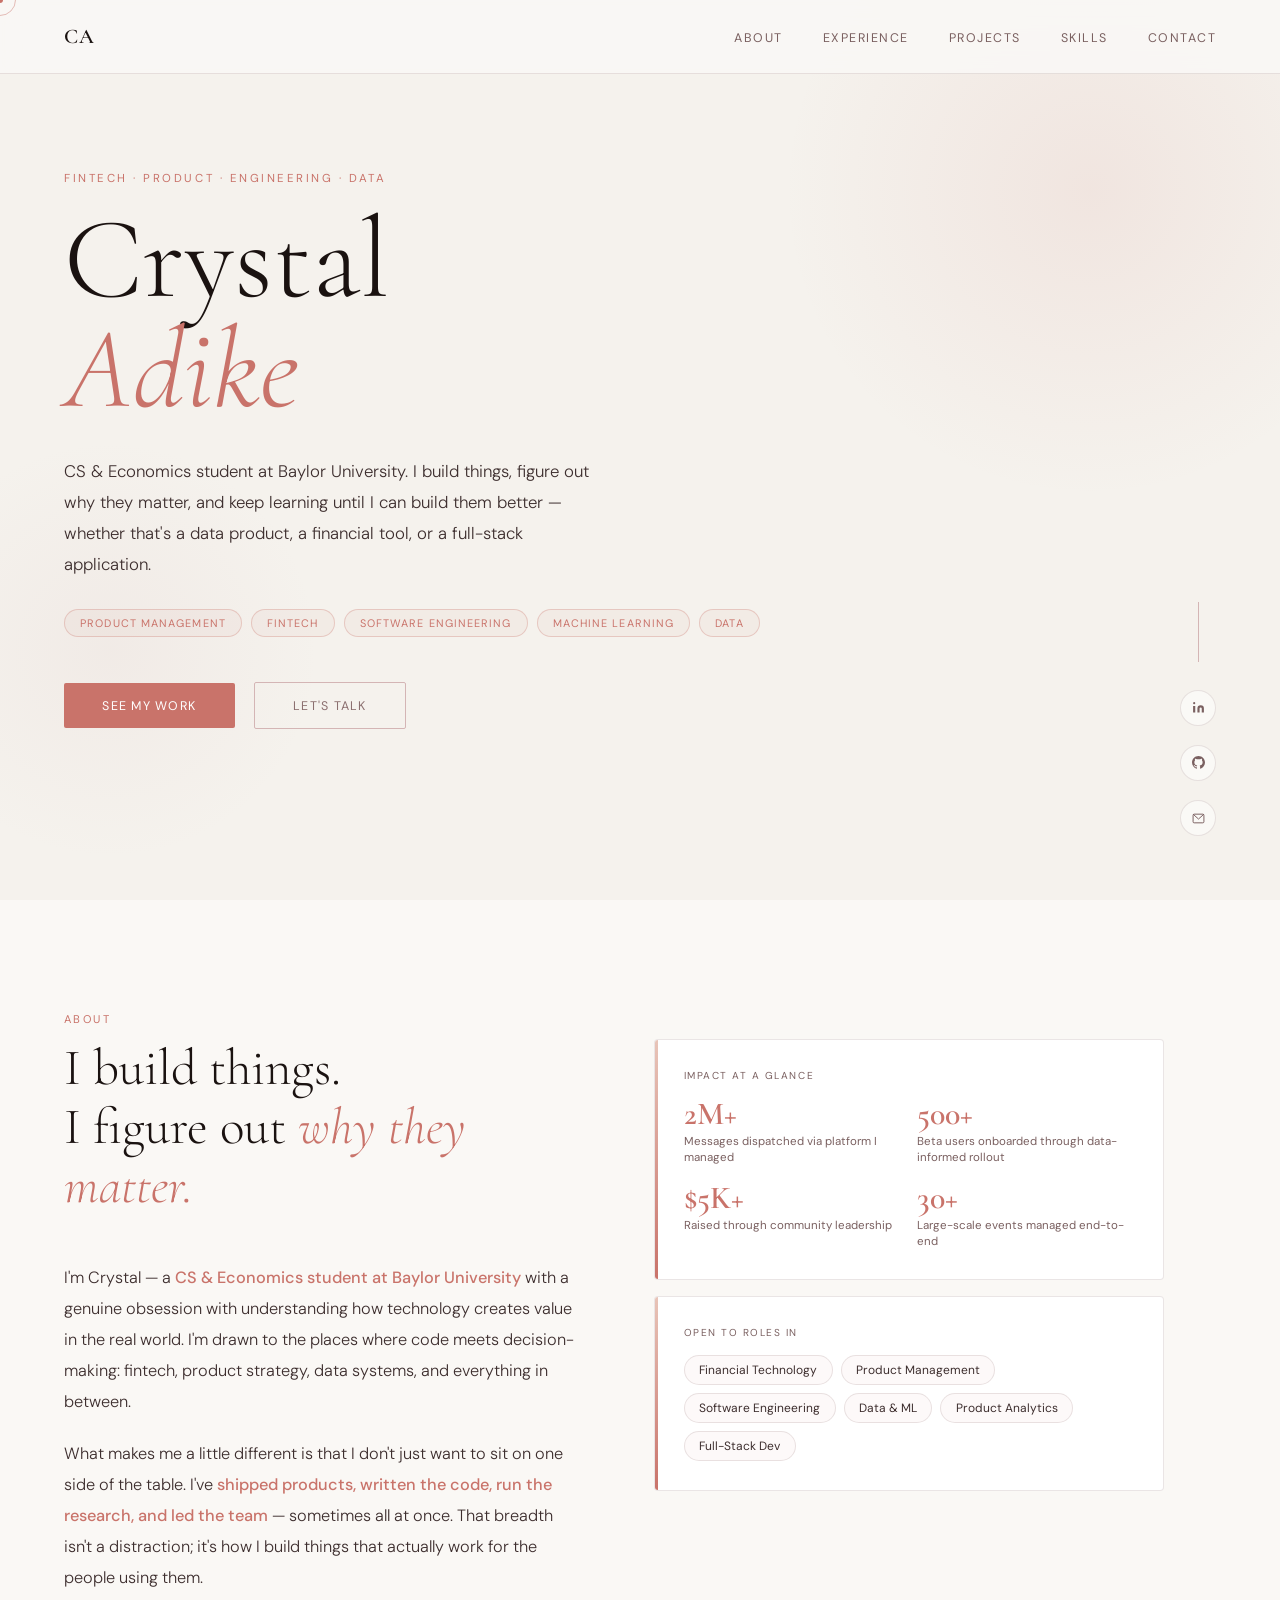
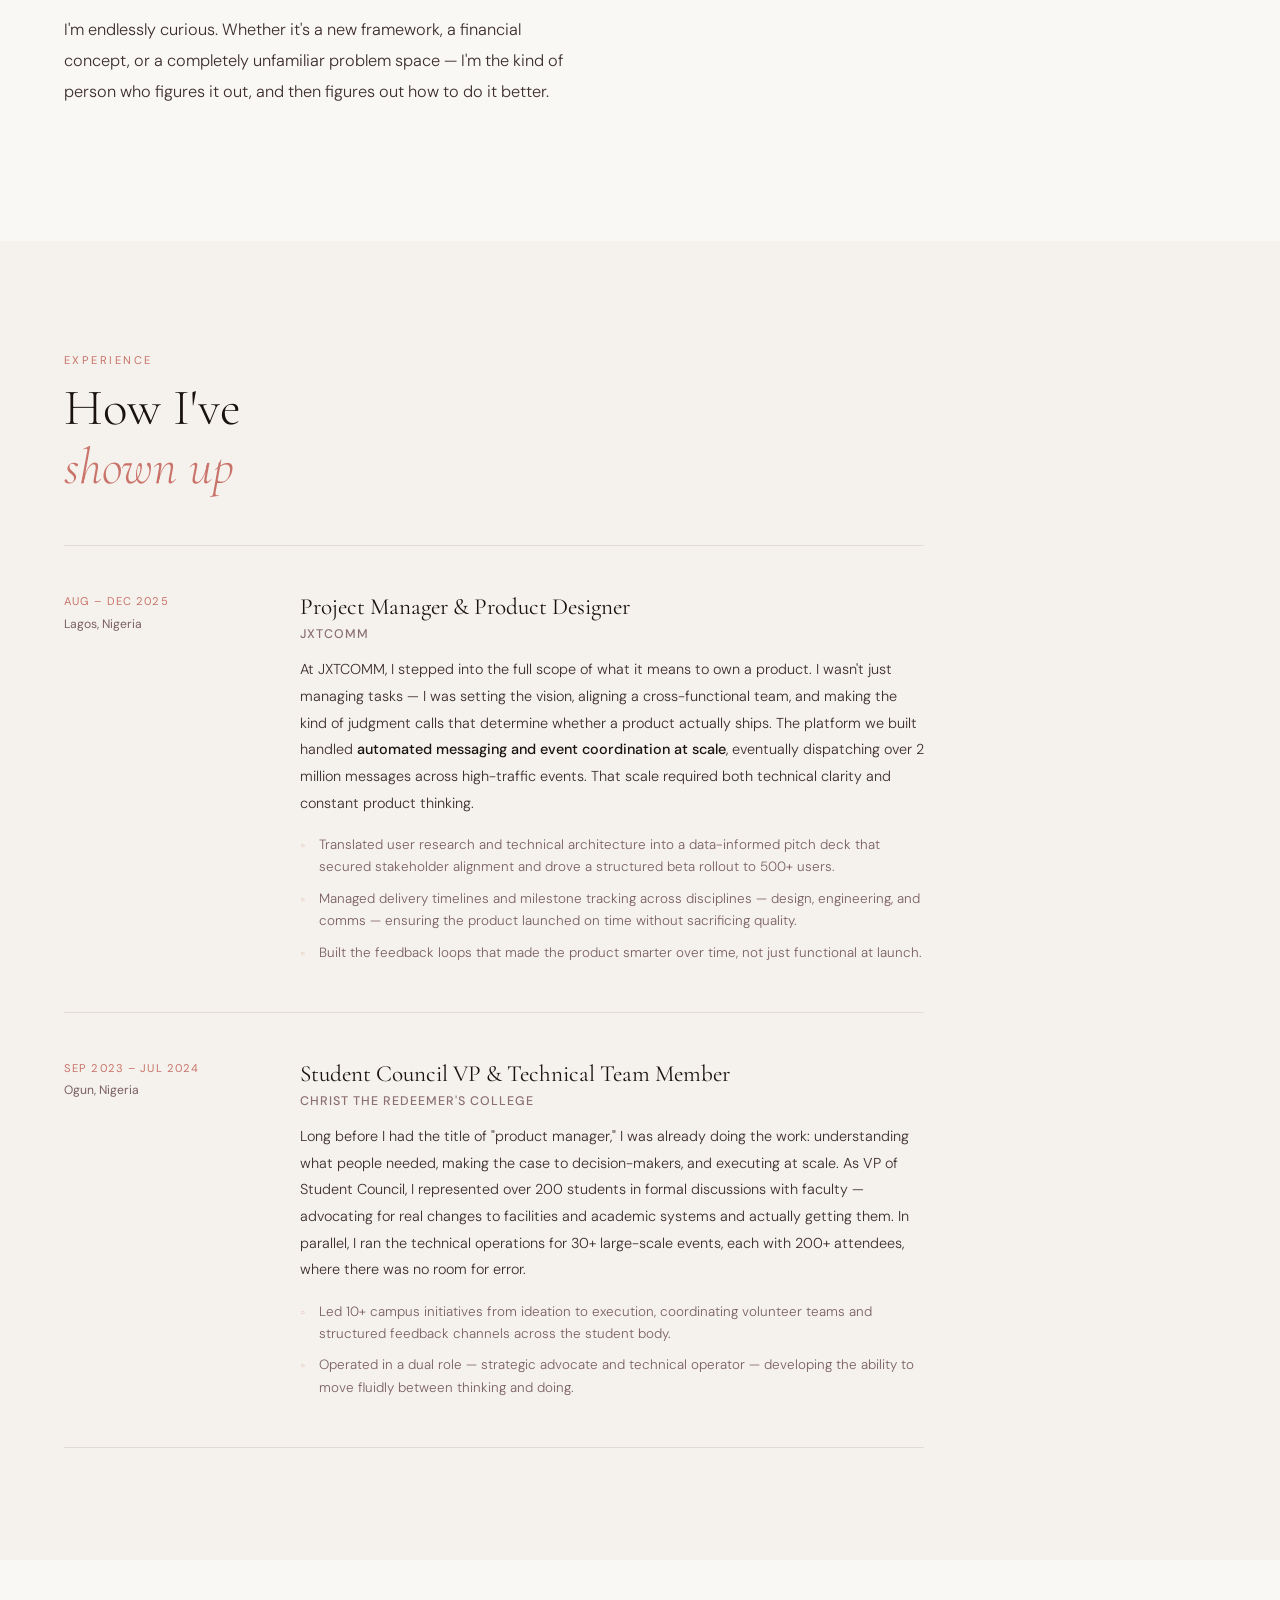
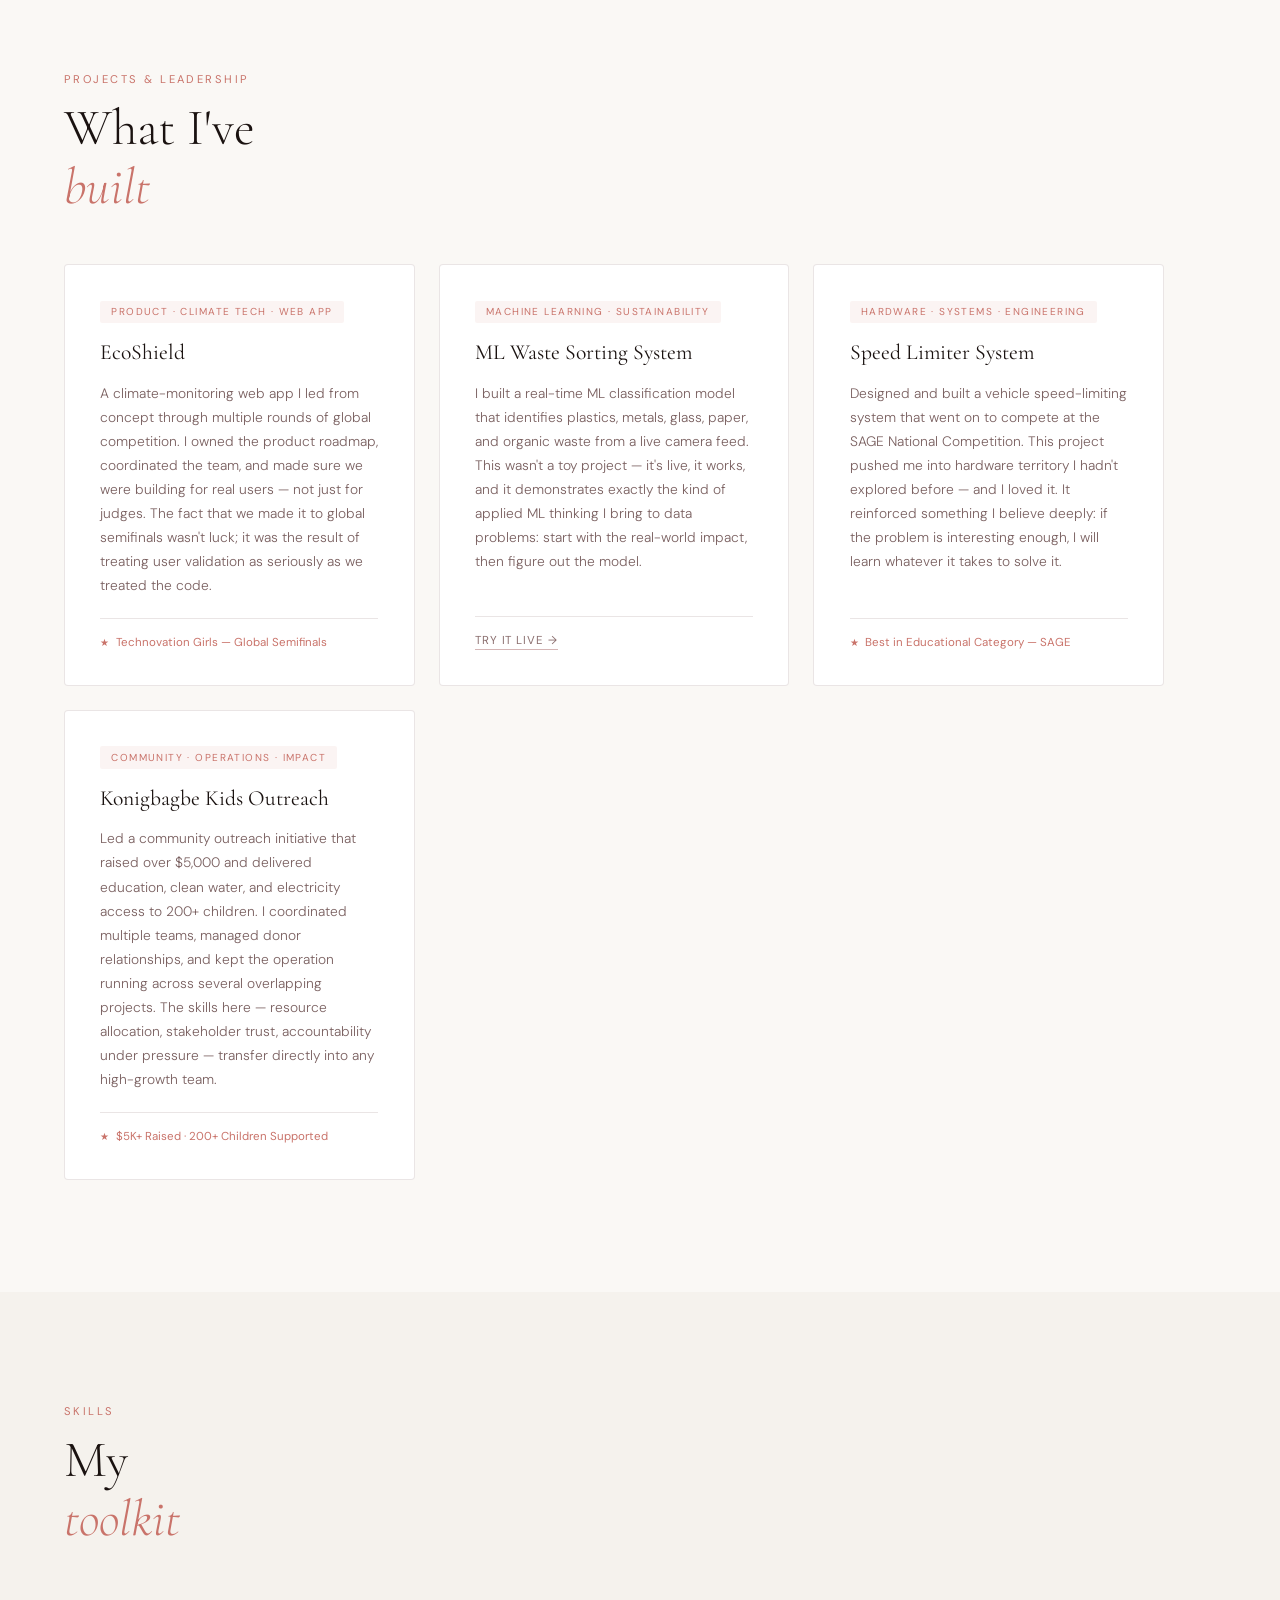
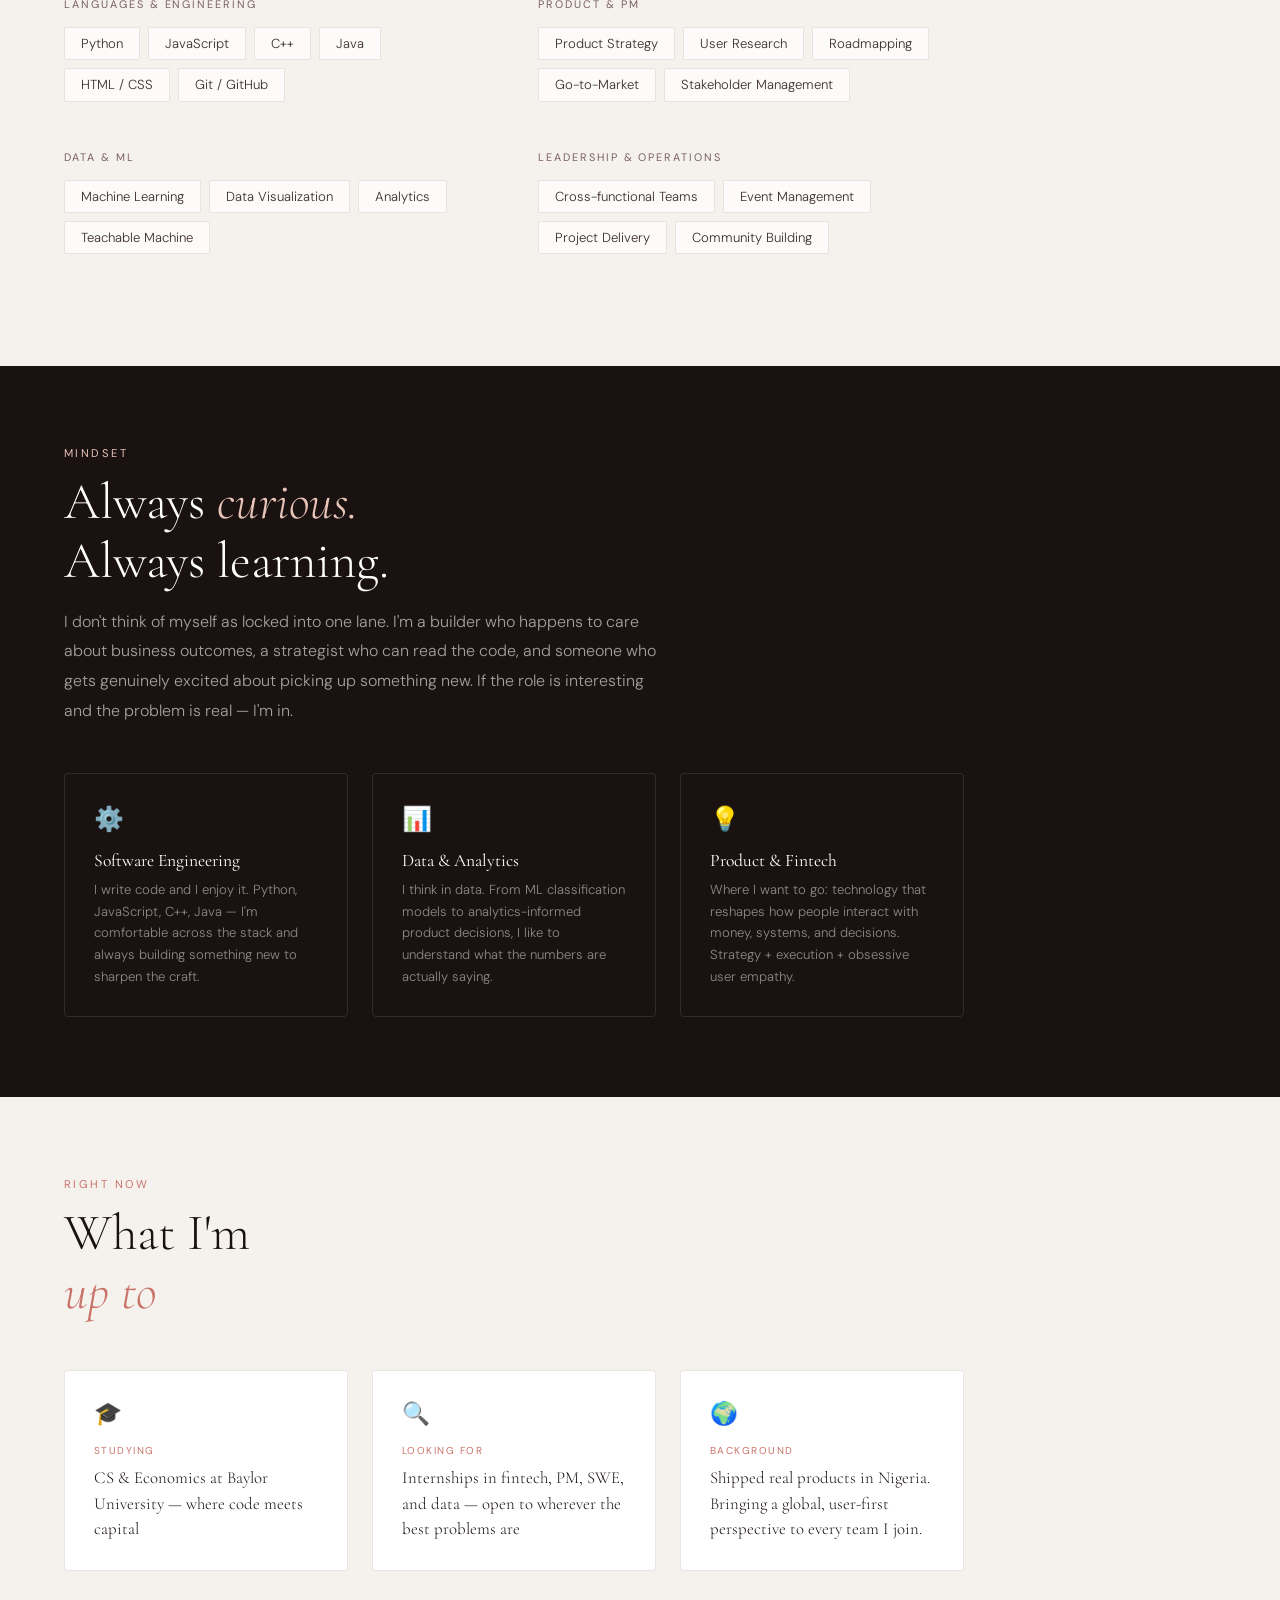
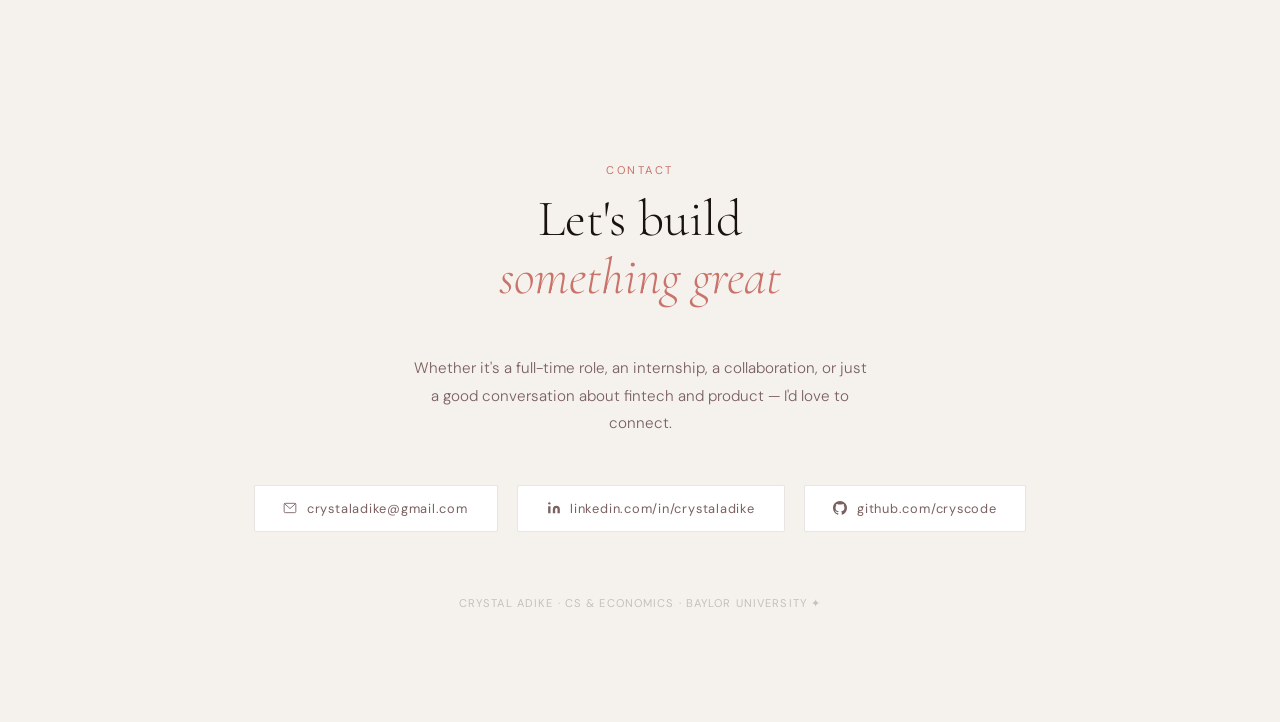
==== crystal-adike-portfolio (2).html @ 2fa963d3 "Add files via upload" ====
<!DOCTYPE html>
<html lang="en">
<head>
<meta charset="UTF-8" />
<meta name="viewport" content="width=device-width, initial-scale=1.0"/>
<title>Crystal Adike</title>
<link href="https://fonts.googleapis.com/css2?family=Cormorant+Garamond:ital,wght@0,300;0,400;0,600;1,300;1,400&family=DM+Sans:opsz,wght@9..40,300;9..40,400;9..40,500&display=swap" rel="stylesheet"/>
<style>
  :root {
    --cream: #faf8f5;
    --warm-white: #f5f2ed;
    --blush: #e8c4b8;
    --rose: #c9736a;
    --deep-rose: #a85850;
    --mauve: #8b6f6f;
    --soft-mauve: #d4b5b5;
    --ink: #1a1210;
    --ink-light: #3d2e2e;
    --muted: #7a6060;
    --line: rgba(139,111,111,0.18);
  }
  *, *::before, *::after { box-sizing: border-box; margin: 0; padding: 0; }
  html { scroll-behavior: smooth; }
  body { font-family: 'DM Sans', sans-serif; background: var(--cream); color: var(--ink); overflow-x: hidden; }
  body::before {
    content: ''; position: fixed; inset: 0;
    background-image: url("data:image/svg+xml,%3Csvg viewBox='0 0 256 256' xmlns='http://www.w3.org/2000/svg'%3E%3Cfilter id='n'%3E%3CfeTurbulence type='fractalNoise' baseFrequency='0.9' numOctaves='4' stitchTiles='stitch'/%3E%3C/filter%3E%3Crect width='100%25' height='100%25' filter='url(%23n)' opacity='0.03'/%3E%3C/svg%3E");
    pointer-events: none; z-index: 0; opacity: 0.4;
  }

  /* ── NAV ── */
  nav {
    position: fixed; top: 0; left: 0; right: 0; z-index: 100;
    display: flex; justify-content: space-between; align-items: center;
    padding: 1.5rem 4rem;
    background: rgba(250,248,245,0.9); backdrop-filter: blur(14px);
    border-bottom: 1px solid var(--line);
  }
  .nav-logo { font-family: 'Cormorant Garamond', serif; font-size: 1.3rem; font-weight: 600; letter-spacing: 0.04em; color: var(--ink); text-decoration: none; }
  .nav-links { display: flex; gap: 2.5rem; list-style: none; }
  .nav-links a { font-size: 0.78rem; letter-spacing: 0.12em; text-transform: uppercase; color: var(--muted); text-decoration: none; transition: color 0.25s; }
  .nav-links a:hover { color: var(--rose); }

  /* ── HERO ── */
  #hero { min-height: 100vh; display: flex; flex-direction: column; justify-content: center; padding: 0 4rem; position: relative; overflow: hidden; }
  .hero-bg-circle { position: absolute; border-radius: 50%; pointer-events: none; }
  .hero-bg-circle.c1 { width: 620px; height: 620px; background: radial-gradient(circle, rgba(201,115,106,0.1) 0%, transparent 70%); top: -120px; right: -120px; animation: float 8s ease-in-out infinite; }
  .hero-bg-circle.c2 { width: 420px; height: 420px; background: radial-gradient(circle, rgba(212,181,181,0.12) 0%, transparent 70%); bottom: 40px; left: -100px; animation: float 11s ease-in-out infinite reverse; }
  @keyframes float { 0%,100%{transform:translateY(0)} 50%{transform:translateY(-28px)} }

  .hero-eyebrow { font-size: 0.72rem; letter-spacing: 0.22em; text-transform: uppercase; color: var(--rose); margin-bottom: 1.2rem; opacity: 0; animation: fadeUp 0.8s 0.2s forwards; }
  .hero-name { font-family: 'Cormorant Garamond', serif; font-size: clamp(4rem,9vw,8rem); font-weight: 300; line-height: 0.95; color: var(--ink); opacity: 0; animation: fadeUp 0.9s 0.4s forwards; }
  .hero-name span { font-style: italic; color: var(--rose); }

  .hero-tagline { margin-top: 2rem; font-size: 1.05rem; font-weight: 300; color: var(--ink-light); max-width: 540px; line-height: 1.85; opacity: 0; animation: fadeUp 0.9s 0.6s forwards; }

  .hero-pills { margin-top: 1.8rem; display: flex; gap: 0.55rem; flex-wrap: wrap; opacity: 0; animation: fadeUp 0.9s 0.75s forwards; }
  .hero-pill { font-size: 0.68rem; letter-spacing: 0.1em; text-transform: uppercase; color: var(--rose); border: 1px solid rgba(201,115,106,0.3); padding: 0.38rem 0.95rem; border-radius: 20px; background: rgba(201,115,106,0.05); }

  .hero-cta { margin-top: 2.8rem; display: flex; gap: 1.2rem; align-items: center; opacity: 0; animation: fadeUp 0.9s 0.9s forwards; }
  .btn-primary { display: inline-block; padding: 0.9rem 2.4rem; background: var(--rose); color: #fff; font-size: 0.78rem; letter-spacing: 0.1em; text-transform: uppercase; text-decoration: none; border-radius: 2px; transition: background 0.25s, transform 0.2s; }
  .btn-primary:hover { background: var(--deep-rose); transform: translateY(-2px); }
  .btn-ghost { display: inline-block; padding: 0.9rem 2.4rem; border: 1px solid var(--soft-mauve); color: var(--mauve); font-size: 0.78rem; letter-spacing: 0.1em; text-transform: uppercase; text-decoration: none; border-radius: 2px; transition: border-color 0.25s, color 0.25s, transform 0.2s; }
  .btn-ghost:hover { border-color: var(--rose); color: var(--rose); transform: translateY(-2px); }

  .hero-socials { position: absolute; right: 4rem; bottom: 4rem; display: flex; flex-direction: column; gap: 1.2rem; align-items: center; opacity: 0; animation: fadeIn 1s 1.3s forwards; }
  .hero-socials::before { content: ''; display: block; width: 1px; height: 60px; background: var(--soft-mauve); margin-bottom: 0.5rem; }
  .social-icon { width: 36px; height: 36px; display: flex; align-items: center; justify-content: center; border: 1px solid var(--line); border-radius: 50%; color: var(--muted); text-decoration: none; transition: all 0.25s; background: rgba(255,255,255,0.5); }
  .social-icon:hover { border-color: var(--rose); color: var(--rose); background: rgba(201,115,106,0.08); transform: scale(1.1); }

  @keyframes fadeUp { from{opacity:0;transform:translateY(24px)} to{opacity:1;transform:translateY(0)} }
  @keyframes fadeIn { from{opacity:0} to{opacity:1} }

  /* ── SECTIONS ── */
  section { padding: 7rem 4rem; position: relative; }
  section:nth-child(even) { background: var(--warm-white); }
  .section-label { font-size: 0.7rem; letter-spacing: 0.22em; text-transform: uppercase; color: var(--rose); margin-bottom: 0.8rem; }
  .section-title { font-family: 'Cormorant Garamond', serif; font-size: clamp(2rem,4vw,3.2rem); font-weight: 300; line-height: 1.15; color: var(--ink); margin-bottom: 3rem; }
  .section-title em { font-style: italic; color: var(--rose); }

  /* ── ABOUT ── */
  #about .about-grid { display: grid; grid-template-columns: 1fr 1fr; gap: 5rem; align-items: start; max-width: 1100px; }
  .about-text p { font-size: 1.02rem; font-weight: 300; color: var(--ink-light); line-height: 1.9; margin-bottom: 1.3rem; }
  .about-text strong { font-weight: 500; color: var(--rose); }
  .about-cards { display: flex; flex-direction: column; gap: 1rem; }
  .about-card { background: #fff; border: 1px solid var(--line); border-radius: 4px; padding: 1.8rem; position: relative; overflow: hidden; }
  .about-card::before { content: ''; position: absolute; top: 0; left: 0; width: 3px; height: 100%; background: linear-gradient(to bottom, var(--blush), var(--rose)); }
  .about-card-label { font-size: 0.63rem; letter-spacing: 0.15em; text-transform: uppercase; color: var(--muted); margin-bottom: 1rem; }
  .stat-row { display: grid; grid-template-columns: 1fr 1fr; gap: 1rem; }
  .stat-item { display: flex; flex-direction: column; gap: 0.25rem; }
  .stat-num { font-family: 'Cormorant Garamond', serif; font-size: 2rem; font-weight: 600; color: var(--rose); line-height: 1; }
  .stat-label { font-size: 0.72rem; color: var(--muted); line-height: 1.4; }
  .focus-tags { display: flex; flex-wrap: wrap; gap: 0.5rem; }
  .focus-tag { font-size: 0.75rem; color: var(--ink-light); border: 1px solid var(--line); padding: 0.38rem 0.9rem; border-radius: 20px; background: rgba(201,115,106,0.04); }

  /* ── EXPERIENCE ── */
  #experience .exp-list { max-width: 860px; }
  .exp-item { display: grid; grid-template-columns: 180px 1fr; gap: 3.5rem; padding: 3rem 0; border-bottom: 1px solid var(--line); }
  .exp-item:first-of-type { border-top: 1px solid var(--line); }
  .exp-date { font-size: 0.7rem; letter-spacing: 0.1em; color: var(--rose); text-transform: uppercase; margin-bottom: 0.4rem; }
  .exp-location { font-size: 0.76rem; color: var(--muted); line-height: 1.5; }
  .exp-role { font-family: 'Cormorant Garamond', serif; font-size: 1.45rem; font-weight: 400; color: var(--ink); margin-bottom: 0.25rem; line-height: 1.2; }
  .exp-company { font-size: 0.78rem; font-weight: 500; letter-spacing: 0.08em; text-transform: uppercase; color: var(--mauve); margin-bottom: 0.9rem; }
  .exp-narrative { font-size: 0.9rem; font-weight: 300; color: var(--ink-light); line-height: 1.85; margin-bottom: 1.1rem; }
  .exp-narrative strong { font-weight: 500; color: var(--ink); }
  .exp-highlights { list-style: none; display: flex; flex-direction: column; gap: 0.6rem; }
  .exp-highlights li { font-size: 0.84rem; font-weight: 300; color: var(--muted); line-height: 1.65; padding-left: 1.2rem; position: relative; }
  .exp-highlights li::before { content: '◦'; position: absolute; left: 0; color: var(--blush); font-size: 0.9rem; }

  /* ── PROJECTS ── */
  #projects .projects-grid { display: grid; grid-template-columns: repeat(auto-fill, minmax(300px, 1fr)); gap: 1.5rem; max-width: 1100px; }
  .project-card { background: #fff; border: 1px solid var(--line); border-radius: 4px; padding: 2.2rem; transition: transform 0.3s, box-shadow 0.3s; position: relative; overflow: hidden; display: flex; flex-direction: column; }
  .project-card::after { content: ''; position: absolute; bottom: 0; left: 0; right: 0; height: 3px; background: linear-gradient(to right, var(--blush), var(--rose)); transform: scaleX(0); transform-origin: left; transition: transform 0.35s; }
  .project-card:hover { transform: translateY(-5px); box-shadow: 0 18px 44px rgba(139,111,111,0.11); }
  .project-card:hover::after { transform: scaleX(1); }
  .project-tag { display: inline-block; font-size: 0.63rem; letter-spacing: 0.14em; text-transform: uppercase; color: var(--rose); background: rgba(201,115,106,0.08); padding: 0.3rem 0.7rem; border-radius: 2px; margin-bottom: 1rem; width: fit-content; }
  .project-title { font-family: 'Cormorant Garamond', serif; font-size: 1.35rem; font-weight: 400; color: var(--ink); margin-bottom: 0.9rem; line-height: 1.25; }
  .project-desc { font-size: 0.86rem; font-weight: 300; color: var(--muted); line-height: 1.75; flex: 1; }
  .project-footer { display: flex; align-items: center; justify-content: space-between; margin-top: 1.3rem; padding-top: 1rem; border-top: 1px solid var(--line); }
  .project-award { display: flex; align-items: center; gap: 0.4rem; font-size: 0.72rem; color: var(--rose); }
  .project-award::before { content: '★'; font-size: 0.65rem; }
  .project-link { font-size: 0.72rem; letter-spacing: 0.08em; text-transform: uppercase; color: var(--mauve); text-decoration: none; border-bottom: 1px solid var(--soft-mauve); padding-bottom: 1px; transition: color 0.2s, border-color 0.2s; }
  .project-link:hover { color: var(--rose); border-color: var(--rose); }

  /* ── SKILLS ── */
  #skills .skills-layout { display: grid; grid-template-columns: repeat(2, 1fr); gap: 3rem; max-width: 900px; }
  .skill-group-title { font-size: 0.68rem; letter-spacing: 0.18em; text-transform: uppercase; color: var(--muted); margin-bottom: 1rem; }
  .skill-tags { display: flex; flex-wrap: wrap; gap: 0.5rem; }
  .skill-tag { font-size: 0.82rem; font-weight: 300; color: var(--ink-light); border: 1px solid var(--line); padding: 0.45rem 1rem; border-radius: 2px; transition: all 0.25s; background: rgba(255,255,255,0.7); }
  .skill-tag:hover { border-color: var(--rose); color: var(--rose); background: rgba(201,115,106,0.04); }

  /* ── LEARNING BANNER ── */
  #learning {
    background: var(--ink); color: #fff; padding: 5rem 4rem;
  }
  #learning .section-label { color: var(--blush); }
  #learning .section-title { color: #fff; margin-bottom: 1rem; }
  #learning .section-title em { color: var(--blush); }
  .learning-sub { font-size: 1rem; font-weight: 300; color: rgba(255,255,255,0.6); max-width: 600px; line-height: 1.85; margin-bottom: 3rem; }
  .learning-grid { display: grid; grid-template-columns: repeat(3, 1fr); gap: 1.5rem; max-width: 900px; }
  .learning-card { border: 1px solid rgba(255,255,255,0.1); border-radius: 4px; padding: 1.8rem; transition: border-color 0.3s, background 0.3s; }
  .learning-card:hover { border-color: rgba(232,196,184,0.35); background: rgba(255,255,255,0.03); }
  .learning-icon { font-size: 1.5rem; margin-bottom: 1rem; }
  .learning-card-title { font-family: 'Cormorant Garamond', serif; font-size: 1.1rem; font-weight: 400; color: #fff; margin-bottom: 0.5rem; }
  .learning-card-text { font-size: 0.82rem; font-weight: 300; color: rgba(255,255,255,0.5); line-height: 1.65; }

  /* ── CURRENTLY ── */
  #currently { padding: 5rem 4rem; }
  .currently-grid { display: grid; grid-template-columns: repeat(3, 1fr); gap: 1.5rem; max-width: 900px; }
  .currently-card { border: 1px solid var(--line); border-radius: 4px; padding: 1.8rem; background: #fff; transition: border-color 0.3s; }
  .currently-card:hover { border-color: var(--soft-mauve); }
  .currently-icon { font-size: 1.4rem; margin-bottom: 1rem; }
  .currently-label { font-size: 0.63rem; letter-spacing: 0.15em; text-transform: uppercase; color: var(--rose); margin-bottom: 0.5rem; }
  .currently-val { font-family: 'Cormorant Garamond', serif; font-size: 1.05rem; font-weight: 300; color: var(--ink); line-height: 1.5; }

  /* ── CONTACT ── */
  #contact { text-align: center; background: var(--warm-white); }
  .contact-sub { font-size: 0.95rem; font-weight: 300; color: var(--muted); margin: 0 auto 3rem; max-width: 460px; line-height: 1.8; }
  .contact-links { display: flex; justify-content: center; gap: 1.2rem; flex-wrap: wrap; margin-bottom: 4rem; }
  .contact-link { display: flex; align-items: center; gap: 0.6rem; font-size: 0.8rem; letter-spacing: 0.06em; color: var(--muted); text-decoration: none; padding: 0.85rem 1.8rem; border: 1px solid var(--line); border-radius: 2px; background: #fff; transition: all 0.25s; }
  .contact-link:hover { border-color: var(--rose); color: var(--rose); background: rgba(201,115,106,0.04); }
  .footer-note { font-size: 0.7rem; color: rgba(26,18,16,0.22); letter-spacing: 0.1em; text-transform: uppercase; }

  /* ── REVEAL ── */
  .reveal { opacity: 0; transform: translateY(28px); transition: opacity 0.7s ease, transform 0.7s ease; }
  .reveal.visible { opacity: 1; transform: translateY(0); }

  /* ── CURSOR ── */
  .cursor-dot { width: 6px; height: 6px; background: var(--rose); border-radius: 50%; position: fixed; pointer-events: none; z-index: 9999; transform: translate(-50%,-50%); }
  .cursor-ring { width: 32px; height: 32px; border: 1px solid rgba(201,115,106,0.45); border-radius: 50%; position: fixed; pointer-events: none; z-index: 9998; transform: translate(-50%,-50%); transition: width 0.2s, height 0.2s, border-color 0.2s; }

  /* ── RESPONSIVE ── */
  @media (max-width: 768px) {
    nav { padding: 1.2rem 1.5rem; }
    .nav-links { gap: 1.5rem; }
    section, #learning, #currently, #contact { padding: 5rem 1.5rem; }
    #hero { padding: 0 1.5rem; }
    #about .about-grid, #skills .skills-layout, .learning-grid, .currently-grid { grid-template-columns: 1fr; gap: 2rem; }
    .exp-item { grid-template-columns: 1fr; gap: 0.5rem; }
    .hero-socials { display: none; }
  }
</style>
</head>
<body>

<div class="cursor-dot" id="dot"></div>
<div class="cursor-ring" id="ring"></div>

<!-- NAV -->
<nav>
  <a href="#hero" class="nav-logo">CA</a>
  <ul class="nav-links">
    <li><a href="#about">About</a></li>
    <li><a href="#experience">Experience</a></li>
    <li><a href="#projects">Projects</a></li>
    <li><a href="#skills">Skills</a></li>
    <li><a href="#contact">Contact</a></li>
  </ul>
</nav>

<!-- HERO -->
<section id="hero">
  <div class="hero-bg-circle c1"></div>
  <div class="hero-bg-circle c2"></div>
  <p class="hero-eyebrow">Fintech · Product · Engineering · Data</p>
  <h1 class="hero-name">Crystal<br/><span>Adike</span></h1>
  <p class="hero-tagline">CS & Economics student at Baylor University. I build things, figure out why they matter, and keep learning until I can build them better — whether that's a data product, a financial tool, or a full-stack application.</p>
  <div class="hero-pills">
    <span class="hero-pill">Product Management</span>
    <span class="hero-pill">Fintech</span>
    <span class="hero-pill">Software Engineering</span>
    <span class="hero-pill">Machine Learning</span>
    <span class="hero-pill">Data</span>
  </div>
  <div class="hero-cta">
    <a href="#projects" class="btn-primary">See My Work</a>
    <a href="#contact" class="btn-ghost">Let's Talk</a>
  </div>
  <div class="hero-socials">
    <a href="https://linkedin.com/in/crystaladike" target="_blank" class="social-icon" title="LinkedIn">
      <svg width="13" height="13" viewBox="0 0 24 24" fill="currentColor"><path d="M16 8a6 6 0 016 6v7h-4v-7a2 2 0 00-2-2 2 2 0 00-2 2v7h-4v-7a6 6 0 016-6zM2 9h4v12H2z"/><circle cx="4" cy="4" r="2"/></svg>
    </a>
    <a href="https://github.com/cryscode" target="_blank" class="social-icon" title="GitHub">
      <svg width="13" height="13" viewBox="0 0 24 24" fill="currentColor"><path d="M12 0C5.37 0 0 5.37 0 12c0 5.3 3.438 9.8 8.205 11.385.6.113.82-.258.82-.577 0-.285-.01-1.04-.015-2.04-3.338.724-4.042-1.61-4.042-1.61-.546-1.387-1.333-1.756-1.333-1.756-1.09-.745.083-.73.083-.73 1.205.085 1.838 1.236 1.838 1.236 1.07 1.835 2.809 1.305 3.495.998.108-.776.417-1.305.76-1.605-2.665-.3-5.466-1.332-5.466-5.93 0-1.31.465-2.38 1.235-3.22-.135-.303-.54-1.523.105-3.176 0 0 1.005-.322 3.3 1.23.96-.267 1.98-.399 3-.405 1.02.006 2.04.138 3 .405 2.28-1.552 3.285-1.23 3.285-1.23.645 1.653.24 2.873.12 3.176.765.84 1.23 1.91 1.23 3.22 0 4.61-2.805 5.625-5.475 5.92.42.36.81 1.096.81 2.22 0 1.606-.015 2.896-.015 3.286 0 .315.21.69.825.57C20.565 21.795 24 17.295 24 12c0-6.63-5.37-12-12-12"/></svg>
    </a>
    <a href="mailto:crystaladike@gmail.com" class="social-icon" title="Email">
      <svg width="13" height="13" viewBox="0 0 24 24" fill="none" stroke="currentColor" stroke-width="1.8"><rect x="2" y="4" width="20" height="16" rx="2"/><polyline points="2,4 12,13 22,4"/></svg>
    </a>
  </div>
</section>

<!-- ABOUT -->
<section id="about">
  <p class="section-label reveal">About</p>
  <div class="about-grid">
    <div class="about-text reveal">
      <h2 class="section-title">I build things.<br/>I figure out <em>why they matter.</em></h2>
      <p>I'm Crystal — a <strong>CS & Economics student at Baylor University</strong> with a genuine obsession with understanding how technology creates value in the real world. I'm drawn to the places where code meets decision-making: fintech, product strategy, data systems, and everything in between.</p>
      <p>What makes me a little different is that I don't just want to sit on one side of the table. I've <strong>shipped products, written the code, run the research, and led the team</strong> — sometimes all at once. That breadth isn't a distraction; it's how I build things that actually work for the people using them.</p>
      <p>I'm endlessly curious. Whether it's a new framework, a financial concept, or a completely unfamiliar problem space — I'm the kind of person who figures it out, and then figures out how to do it better.</p>
    </div>
    <div class="about-visual reveal">
      <div class="about-cards">
        <div class="about-card">
          <p class="about-card-label">Impact at a glance</p>
          <div class="stat-row">
            <div class="stat-item"><span class="stat-num">2M+</span><span class="stat-label">Messages dispatched via platform I managed</span></div>
            <div class="stat-item"><span class="stat-num">500+</span><span class="stat-label">Beta users onboarded through data-informed rollout</span></div>
            <div class="stat-item"><span class="stat-num">$5K+</span><span class="stat-label">Raised through community leadership</span></div>
            <div class="stat-item"><span class="stat-num">30+</span><span class="stat-label">Large-scale events managed end-to-end</span></div>
          </div>
        </div>
        <div class="about-card">
          <p class="about-card-label">Open to roles in</p>
          <div class="focus-tags">
            <span class="focus-tag">Financial Technology</span>
            <span class="focus-tag">Product Management</span>
            <span class="focus-tag">Software Engineering</span>
            <span class="focus-tag">Data & ML</span>
            <span class="focus-tag">Product Analytics</span>
            <span class="focus-tag">Full-Stack Dev</span>
          </div>
        </div>
      </div>
    </div>
  </div>
</section>

<!-- EXPERIENCE -->
<section id="experience">
  <p class="section-label reveal">Experience</p>
  <h2 class="section-title reveal">How I've<br/><em>shown up</em></h2>
  <div class="exp-list">

    <div class="exp-item reveal">
      <div class="exp-meta">
        <p class="exp-date">Aug – Dec 2025</p>
        <p class="exp-location">Lagos, Nigeria</p>
      </div>
      <div>
        <p class="exp-role">Project Manager & Product Designer</p>
        <p class="exp-company">JXTCOMM</p>
        <p class="exp-narrative">
          At JXTCOMM, I stepped into the full scope of what it means to own a product. I wasn't just managing tasks — I was setting the vision, aligning a cross-functional team, and making the kind of judgment calls that determine whether a product actually ships. The platform we built handled <strong>automated messaging and event coordination at scale</strong>, eventually dispatching over 2 million messages across high-traffic events. That scale required both technical clarity and constant product thinking.
        </p>
        <ul class="exp-highlights">
          <li>Translated user research and technical architecture into a data-informed pitch deck that secured stakeholder alignment and drove a structured beta rollout to 500+ users.</li>
          <li>Managed delivery timelines and milestone tracking across disciplines — design, engineering, and comms — ensuring the product launched on time without sacrificing quality.</li>
          <li>Built the feedback loops that made the product smarter over time, not just functional at launch.</li>
        </ul>
      </div>
    </div>

    <div class="exp-item reveal">
      <div class="exp-meta">
        <p class="exp-date">Sep 2023 – Jul 2024</p>
        <p class="exp-location">Ogun, Nigeria</p>
      </div>
      <div>
        <p class="exp-role">Student Council VP & Technical Team Member</p>
        <p class="exp-company">Christ The Redeemer's College</p>
        <p class="exp-narrative">
          Long before I had the title of "product manager," I was already doing the work: understanding what people needed, making the case to decision-makers, and executing at scale. As VP of Student Council, I represented over 200 students in formal discussions with faculty — advocating for real changes to facilities and academic systems and actually getting them. In parallel, I ran the technical operations for 30+ large-scale events, each with 200+ attendees, where there was no room for error.
        </p>
        <ul class="exp-highlights">
          <li>Led 10+ campus initiatives from ideation to execution, coordinating volunteer teams and structured feedback channels across the student body.</li>
          <li>Operated in a dual role — strategic advocate and technical operator — developing the ability to move fluidly between thinking and doing.</li>
        </ul>
      </div>
    </div>

  </div>
</section>

<!-- PROJECTS -->
<section id="projects">
  <p class="section-label reveal">Projects & Leadership</p>
  <h2 class="section-title reveal">What I've<br/><em>built</em></h2>
  <div class="projects-grid">

    <div class="project-card reveal">
      <span class="project-tag">Product · Climate Tech · Web App</span>
      <h3 class="project-title">EcoShield</h3>
      <p class="project-desc">A climate-monitoring web app I led from concept through multiple rounds of global competition. I owned the product roadmap, coordinated the team, and made sure we were building for real users — not just for judges. The fact that we made it to global semifinals wasn't luck; it was the result of treating user validation as seriously as we treated the code.</p>
      <div class="project-footer"><span class="project-award">Technovation Girls — Global Semifinals</span></div>
    </div>

    <div class="project-card reveal">
      <span class="project-tag">Machine Learning · Sustainability</span>
      <h3 class="project-title">ML Waste Sorting System</h3>
      <p class="project-desc">I built a real-time ML classification model that identifies plastics, metals, glass, paper, and organic waste from a live camera feed. This wasn't a toy project — it's live, it works, and it demonstrates exactly the kind of applied ML thinking I bring to data problems: start with the real-world impact, then figure out the model.</p>
      <div class="project-footer"><a href="https://gwqntv.csb.app/" target="_blank" class="project-link">Try it live →</a></div>
    </div>

    <div class="project-card reveal">
      <span class="project-tag">Hardware · Systems · Engineering</span>
      <h3 class="project-title">Speed Limiter System</h3>
      <p class="project-desc">Designed and built a vehicle speed-limiting system that went on to compete at the SAGE National Competition. This project pushed me into hardware territory I hadn't explored before — and I loved it. It reinforced something I believe deeply: if the problem is interesting enough, I will learn whatever it takes to solve it.</p>
      <div class="project-footer"><span class="project-award">Best in Educational Category — SAGE</span></div>
    </div>

    <div class="project-card reveal">
      <span class="project-tag">Community · Operations · Impact</span>
      <h3 class="project-title">Konigbagbe Kids Outreach</h3>
      <p class="project-desc">Led a community outreach initiative that raised over $5,000 and delivered education, clean water, and electricity access to 200+ children. I coordinated multiple teams, managed donor relationships, and kept the operation running across several overlapping projects. The skills here — resource allocation, stakeholder trust, accountability under pressure — transfer directly into any high-growth team.</p>
      <div class="project-footer"><span class="project-award">$5K+ Raised · 200+ Children Supported</span></div>
    </div>

  </div>
</section>

<!-- SKILLS -->
<section id="skills">
  <p class="section-label reveal">Skills</p>
  <h2 class="section-title reveal">My<br/><em>toolkit</em></h2>
  <div class="skills-layout">
    <div class="reveal">
      <p class="skill-group-title">Languages & Engineering</p>
      <div class="skill-tags">
        <span class="skill-tag">Python</span>
        <span class="skill-tag">JavaScript</span>
        <span class="skill-tag">C++</span>
        <span class="skill-tag">Java</span>
        <span class="skill-tag">HTML / CSS</span>
        <span class="skill-tag">Git / GitHub</span>
      </div>
    </div>
    <div class="reveal">
      <p class="skill-group-title">Product & PM</p>
      <div class="skill-tags">
        <span class="skill-tag">Product Strategy</span>
        <span class="skill-tag">User Research</span>
        <span class="skill-tag">Roadmapping</span>
        <span class="skill-tag">Go-to-Market</span>
        <span class="skill-tag">Stakeholder Management</span>
      </div>
    </div>
    <div class="reveal">
      <p class="skill-group-title">Data & ML</p>
      <div class="skill-tags">
        <span class="skill-tag">Machine Learning</span>
        <span class="skill-tag">Data Visualization</span>
        <span class="skill-tag">Analytics</span>
        <span class="skill-tag">Teachable Machine</span>
      </div>
    </div>
    <div class="reveal">
      <p class="skill-group-title">Leadership & Operations</p>
      <div class="skill-tags">
        <span class="skill-tag">Cross-functional Teams</span>
        <span class="skill-tag">Event Management</span>
        <span class="skill-tag">Project Delivery</span>
        <span class="skill-tag">Community Building</span>
      </div>
    </div>
  </div>
</section>

<!-- LEARNING BANNER -->
<section id="learning">
  <p class="section-label reveal">Mindset</p>
  <h2 class="section-title reveal">Always <em>curious.</em><br/>Always learning.</h2>
  <p class="learning-sub reveal">I don't think of myself as locked into one lane. I'm a builder who happens to care about business outcomes, a strategist who can read the code, and someone who gets genuinely excited about picking up something new. If the role is interesting and the problem is real — I'm in.</p>
  <div class="learning-grid">
    <div class="learning-card reveal">
      <div class="learning-icon">⚙️</div>
      <p class="learning-card-title">Software Engineering</p>
      <p class="learning-card-text">I write code and I enjoy it. Python, JavaScript, C++, Java — I'm comfortable across the stack and always building something new to sharpen the craft.</p>
    </div>
    <div class="learning-card reveal">
      <div class="learning-icon">📊</div>
      <p class="learning-card-title">Data & Analytics</p>
      <p class="learning-card-text">I think in data. From ML classification models to analytics-informed product decisions, I like to understand what the numbers are actually saying.</p>
    </div>
    <div class="learning-card reveal">
      <div class="learning-icon">💡</div>
      <p class="learning-card-title">Product & Fintech</p>
      <p class="learning-card-text">Where I want to go: technology that reshapes how people interact with money, systems, and decisions. Strategy + execution + obsessive user empathy.</p>
    </div>
  </div>
</section>

<!-- CURRENTLY -->
<section id="currently">
  <p class="section-label reveal">Right Now</p>
  <h2 class="section-title reveal">What I'm<br/><em>up to</em></h2>
  <div class="currently-grid">
    <div class="currently-card reveal">
      <div class="currently-icon">🎓</div>
      <p class="currently-label">Studying</p>
      <p class="currently-val">CS & Economics at Baylor University — where code meets capital</p>
    </div>
    <div class="currently-card reveal">
      <div class="currently-icon">🔍</div>
      <p class="currently-label">Looking For</p>
      <p class="currently-val">Internships in fintech, PM, SWE, and data — open to wherever the best problems are</p>
    </div>
    <div class="currently-card reveal">
      <div class="currently-icon">🌍</div>
      <p class="currently-label">Background</p>
      <p class="currently-val">Shipped real products in Nigeria. Bringing a global, user-first perspective to every team I join.</p>
    </div>
  </div>
</section>

<!-- CONTACT -->
<section id="contact">
  <p class="section-label reveal">Contact</p>
  <h2 class="section-title reveal">Let's build<br/><em>something great</em></h2>
  <p class="contact-sub reveal">Whether it's a full-time role, an internship, a collaboration, or just a good conversation about fintech and product — I'd love to connect.</p>
  <div class="contact-links">
    <a href="mailto:crystaladike@gmail.com" class="contact-link">
      <svg width="14" height="14" viewBox="0 0 24 24" fill="none" stroke="currentColor" stroke-width="1.5"><rect x="2" y="4" width="20" height="16" rx="2"/><polyline points="2,4 12,13 22,4"/></svg>
      crystaladike@gmail.com
    </a>
    <a href="https://linkedin.com/in/crystaladike" target="_blank" class="contact-link">
      <svg width="14" height="14" viewBox="0 0 24 24" fill="currentColor"><path d="M16 8a6 6 0 016 6v7h-4v-7a2 2 0 00-2-2 2 2 0 00-2 2v7h-4v-7a6 6 0 016-6zM2 9h4v12H2z"/><circle cx="4" cy="4" r="2"/></svg>
      linkedin.com/in/crystaladike
    </a>
    <a href="https://github.com/cryscode" target="_blank" class="contact-link">
      <svg width="14" height="14" viewBox="0 0 24 24" fill="currentColor"><path d="M12 0C5.37 0 0 5.37 0 12c0 5.3 3.438 9.8 8.205 11.385.6.113.82-.258.82-.577 0-.285-.01-1.04-.015-2.04-3.338.724-4.042-1.61-4.042-1.61-.546-1.387-1.333-1.756-1.333-1.756-1.09-.745.083-.73.083-.73 1.205.085 1.838 1.236 1.838 1.236 1.07 1.835 2.809 1.305 3.495.998.108-.776.417-1.305.76-1.605-2.665-.3-5.466-1.332-5.466-5.93 0-1.31.465-2.38 1.235-3.22-.135-.303-.54-1.523.105-3.176 0 0 1.005-.322 3.3 1.23.96-.267 1.98-.399 3-.405 1.02.006 2.04.138 3 .405 2.28-1.552 3.285-1.23 3.285-1.23.645 1.653.24 2.873.12 3.176.765.84 1.23 1.91 1.23 3.22 0 4.61-2.805 5.625-5.475 5.92.42.36.81 1.096.81 2.22 0 1.606-.015 2.896-.015 3.286 0 .315.21.69.825.57C20.565 21.795 24 17.295 24 12c0-6.63-5.37-12-12-12"/></svg>
      github.com/cryscode
    </a>
  </div>
  <p class="footer-note">Crystal Adike · CS & Economics · Baylor University ✦</p>
</section>

<script>
  const dot = document.getElementById('dot');
  const ring = document.getElementById('ring');
  let mx = 0, my = 0, rx = 0, ry = 0;
  document.addEventListener('mousemove', e => {
    mx = e.clientX; my = e.clientY;
    dot.style.left = mx + 'px'; dot.style.top = my + 'px';
  });
  (function animateRing() {
    rx += (mx - rx) * 0.12; ry += (my - ry) * 0.12;
    ring.style.left = rx + 'px'; ring.style.top = ry + 'px';
    requestAnimationFrame(animateRing);
  })();
  document.querySelectorAll('a, button').forEach(el => {
    el.addEventListener('mouseenter', () => { ring.style.width='50px'; ring.style.height='50px'; ring.style.borderColor='rgba(201,115,106,0.7)'; });
    el.addEventListener('mouseleave', () => { ring.style.width='32px'; ring.style.height='32px'; ring.style.borderColor='rgba(201,115,106,0.45)'; });
  });
  const observer = new IntersectionObserver(entries => {
    entries.forEach((entry, i) => {
      if (entry.isIntersecting) {
        setTimeout(() => entry.target.classList.add('visible'), i * 80);
        observer.unobserve(entry.target);
      }
    });
  }, { threshold: 0.1 });
  document.querySelectorAll('.reveal').forEach(el => observer.observe(el));
</script>
</body>
</html>
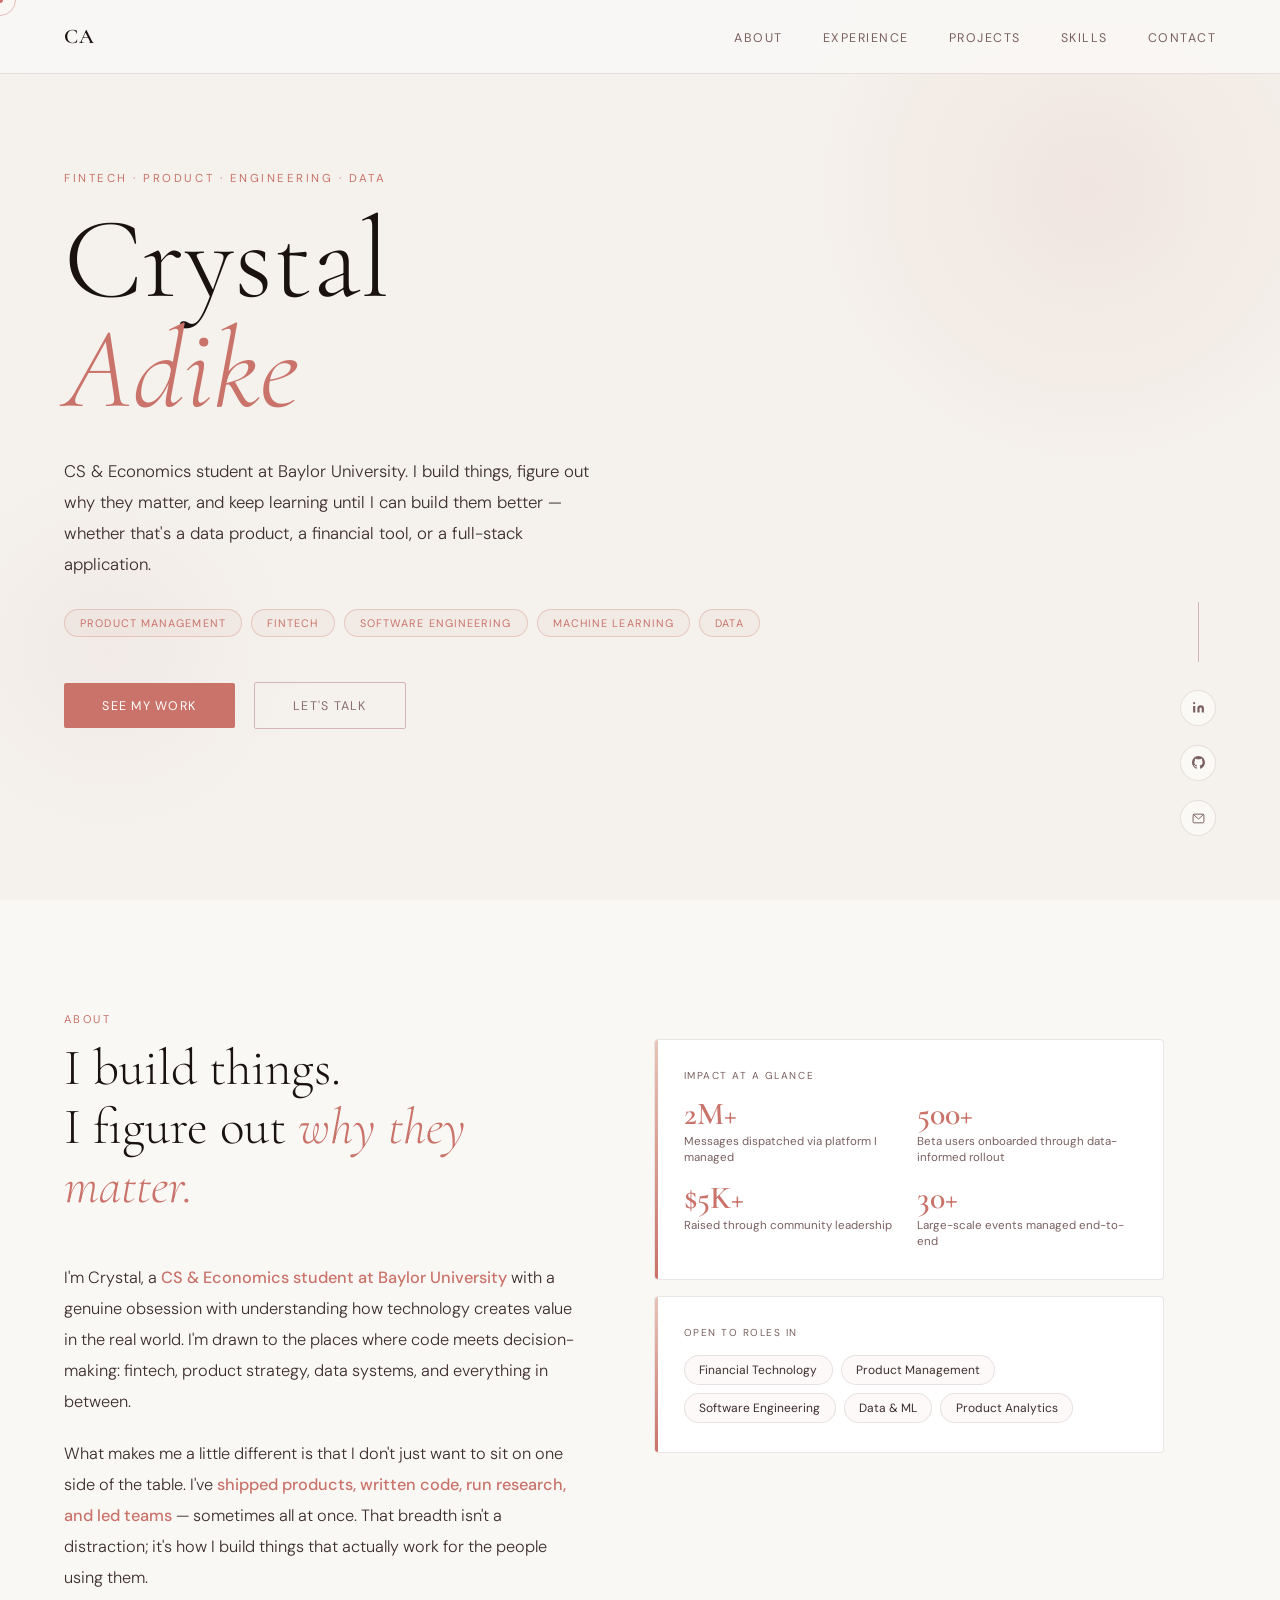
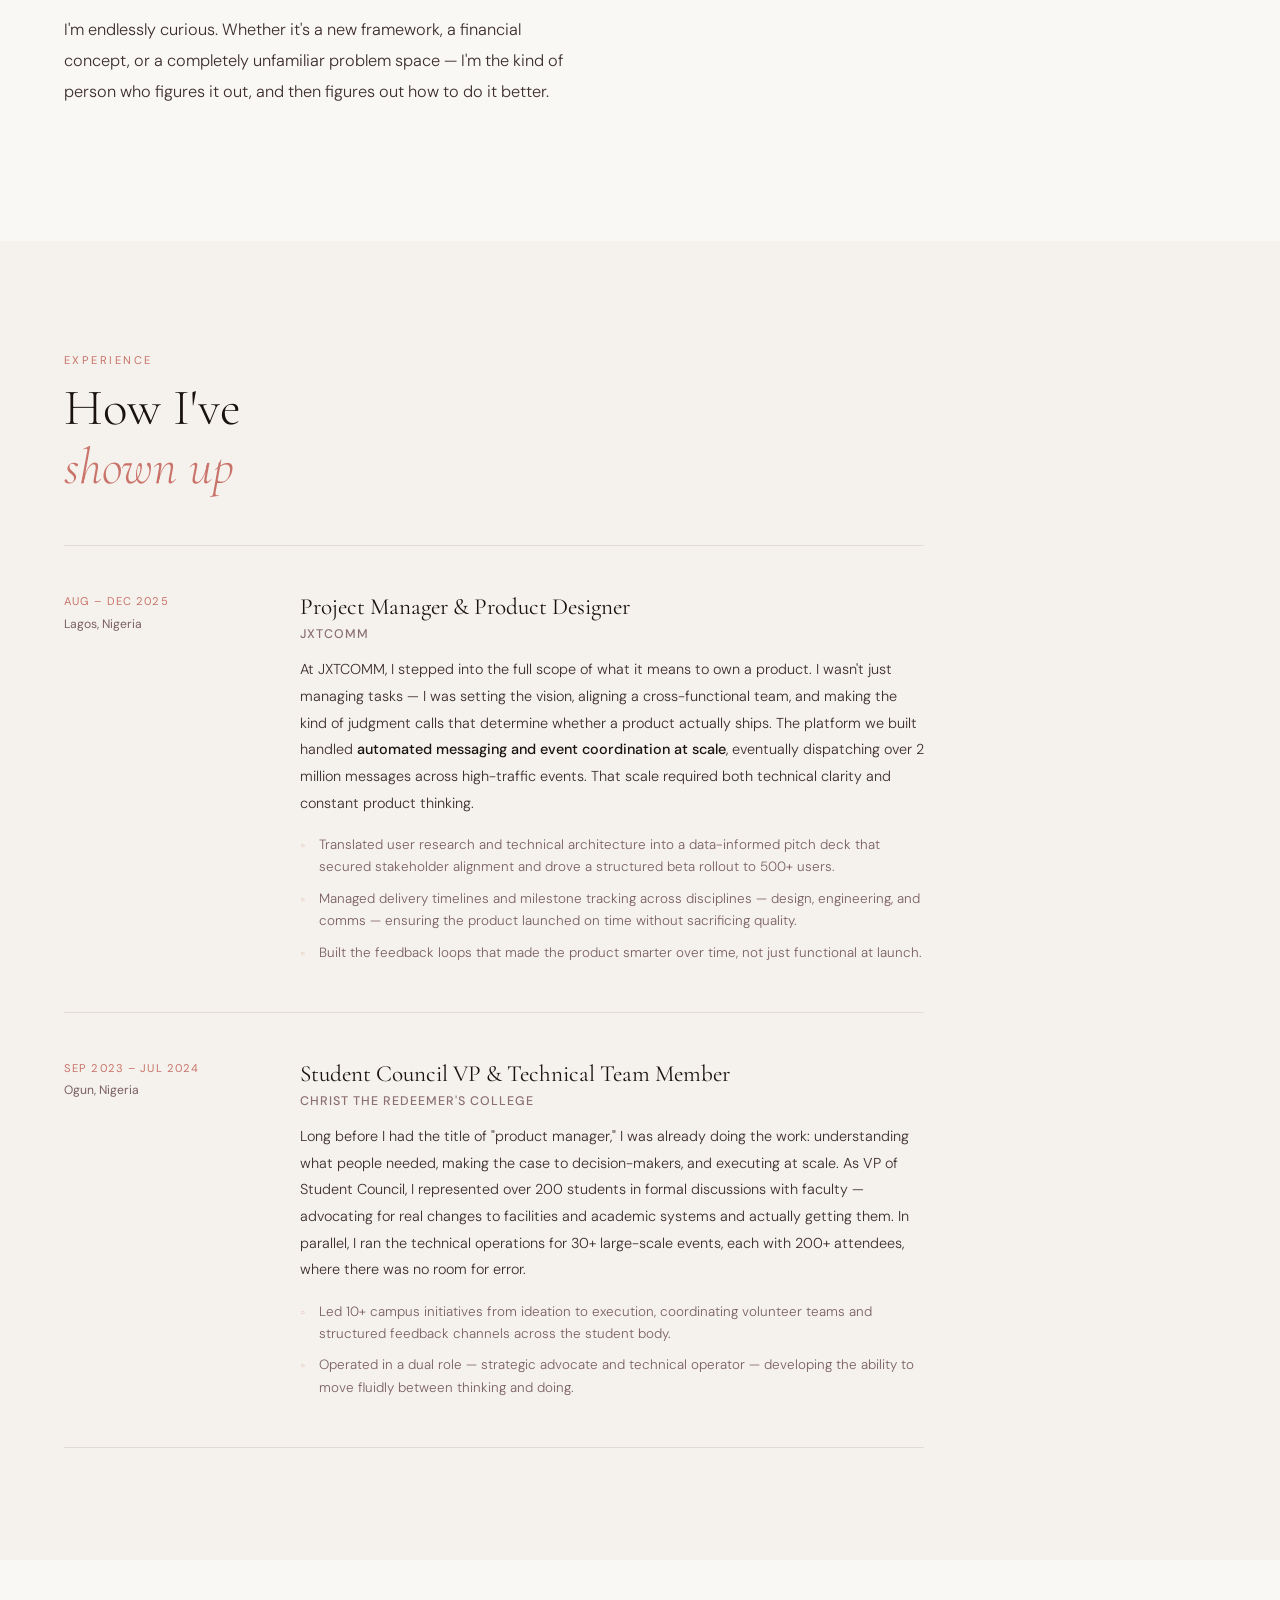
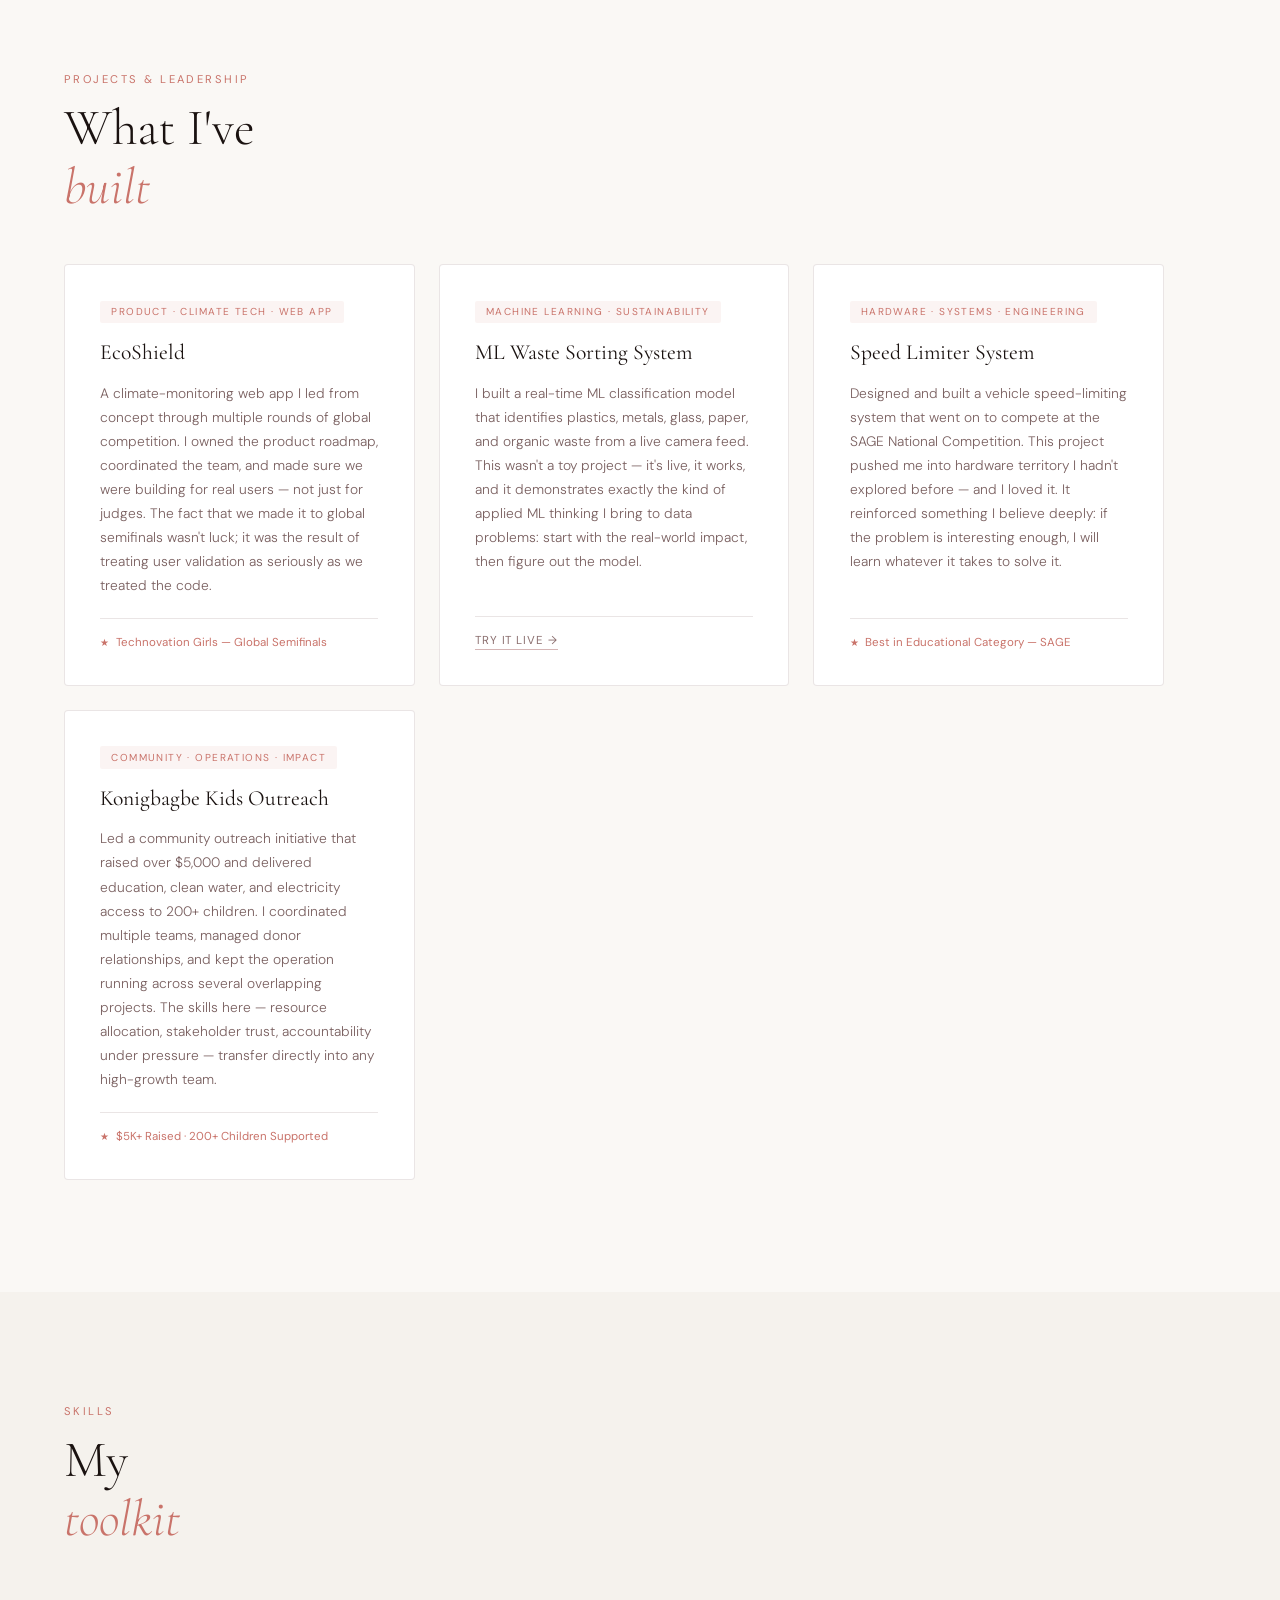
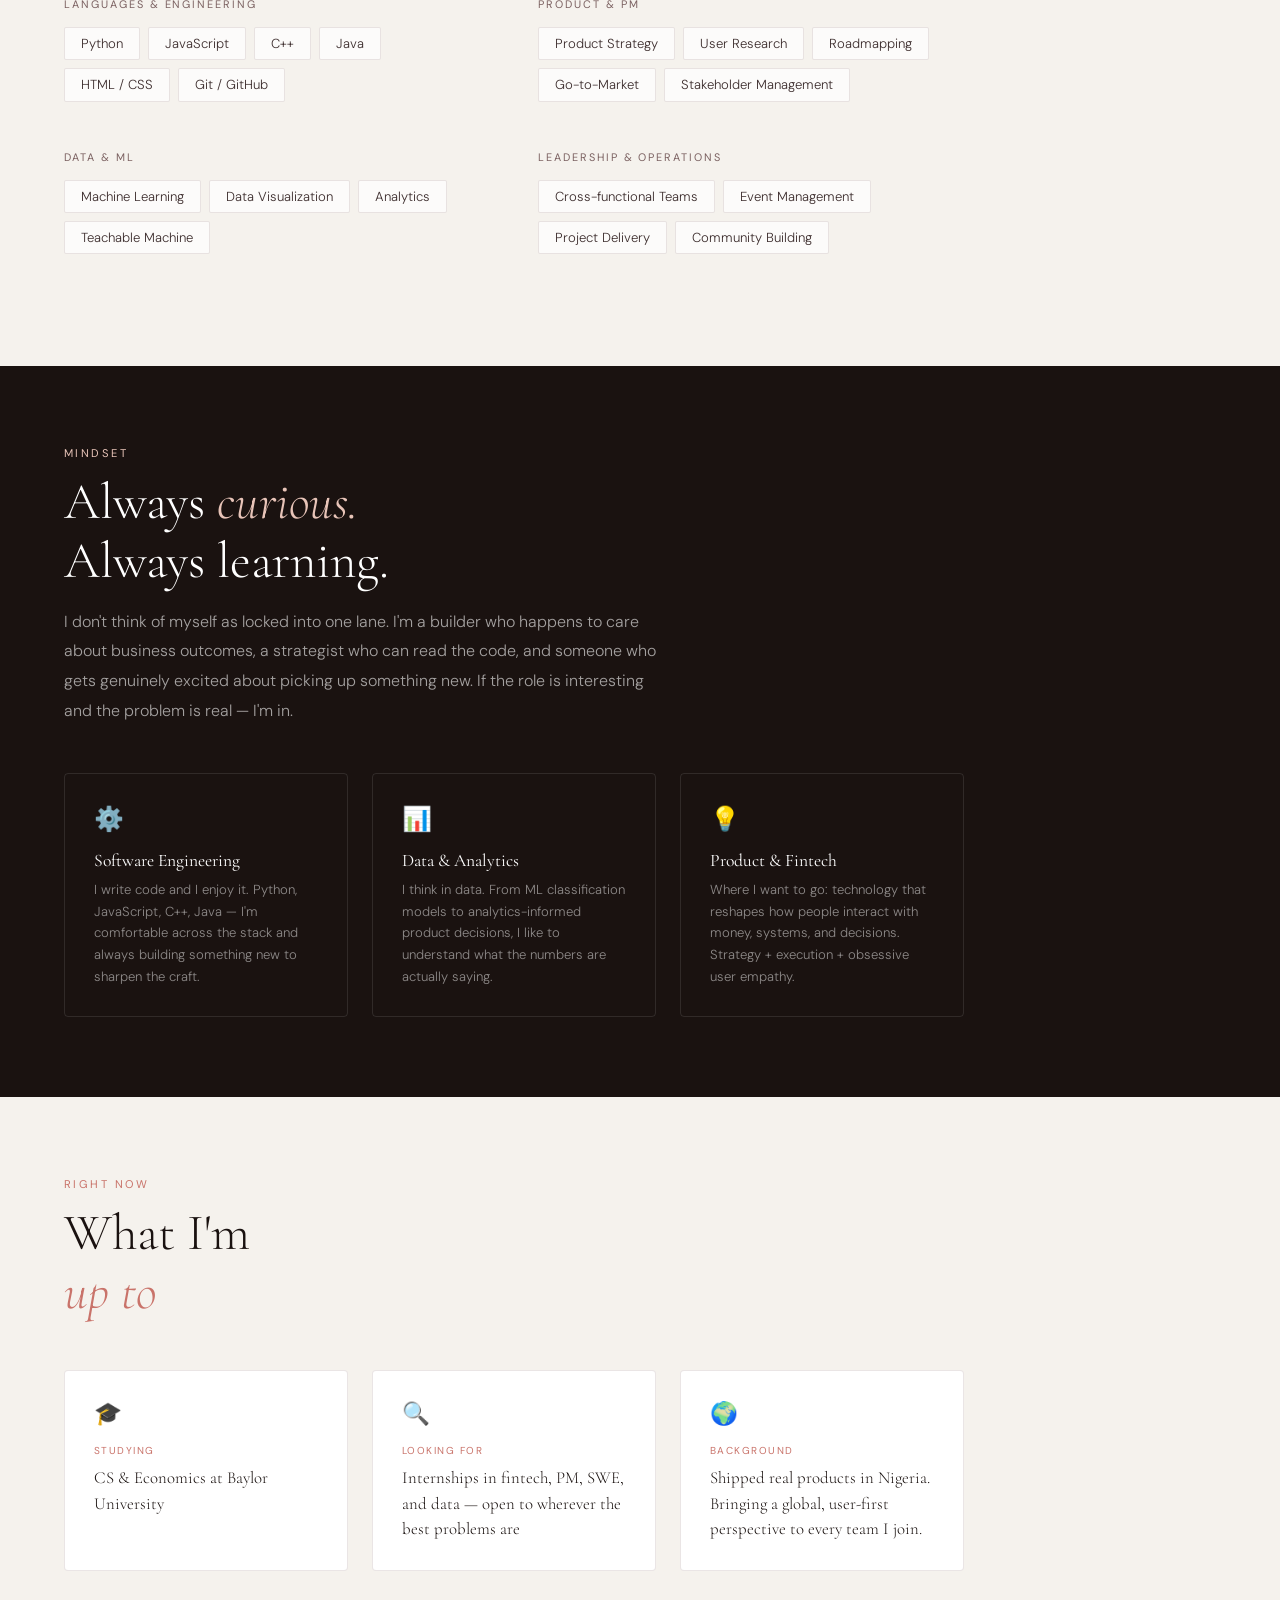
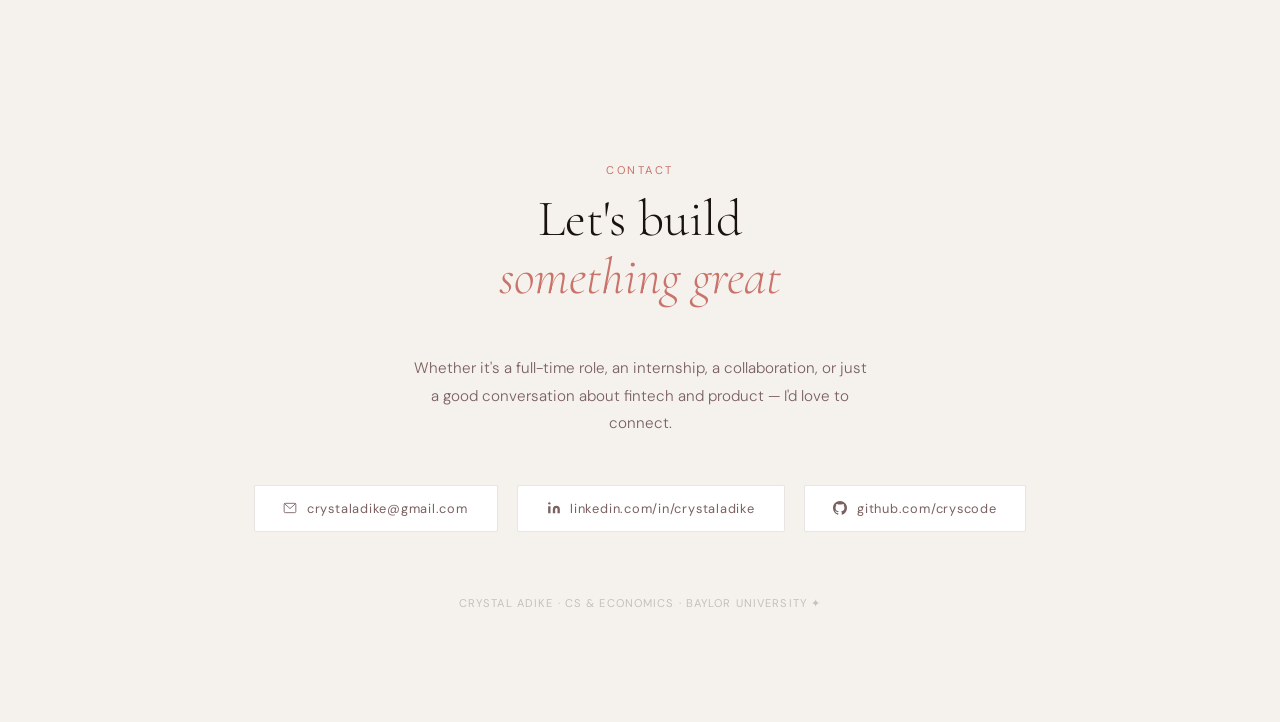
==== commit ce644704: "Update crystal-adike-portfolio (2).html" ====
--- a/crystal-adike-portfolio (2).html
+++ b/crystal-adike-portfolio (2).html
@@ -235,8 +235,8 @@
   <div class="about-grid">
     <div class="about-text reveal">
       <h2 class="section-title">I build things.<br/>I figure out <em>why they matter.</em></h2>
-      <p>I'm Crystal — a <strong>CS & Economics student at Baylor University</strong> with a genuine obsession with understanding how technology creates value in the real world. I'm drawn to the places where code meets decision-making: fintech, product strategy, data systems, and everything in between.</p>
-      <p>What makes me a little different is that I don't just want to sit on one side of the table. I've <strong>shipped products, written the code, run the research, and led the team</strong> — sometimes all at once. That breadth isn't a distraction; it's how I build things that actually work for the people using them.</p>
+      <p>I'm Crystal, a <strong>CS & Economics student at Baylor University</strong> with a genuine obsession with understanding how technology creates value in the real world. I'm drawn to the places where code meets decision-making: fintech, product strategy, data systems, and everything in between.</p>
+      <p>What makes me a little different is that I don't just want to sit on one side of the table. I've <strong>shipped products, written code, run research, and led teams</strong> — sometimes all at once. That breadth isn't a distraction; it's how I build things that actually work for the people using them.</p>
       <p>I'm endlessly curious. Whether it's a new framework, a financial concept, or a completely unfamiliar problem space — I'm the kind of person who figures it out, and then figures out how to do it better.</p>
     </div>
     <div class="about-visual reveal">
@@ -258,7 +258,6 @@
             <span class="focus-tag">Software Engineering</span>
             <span class="focus-tag">Data & ML</span>
             <span class="focus-tag">Product Analytics</span>
-            <span class="focus-tag">Full-Stack Dev</span>
           </div>
         </div>
       </div>
@@ -428,7 +427,7 @@
     <div class="currently-card reveal">
       <div class="currently-icon">🎓</div>
       <p class="currently-label">Studying</p>
-      <p class="currently-val">CS & Economics at Baylor University — where code meets capital</p>
+      <p class="currently-val">CS & Economics at Baylor University </p>
     </div>
     <div class="currently-card reveal">
       <div class="currently-icon">🔍</div>
